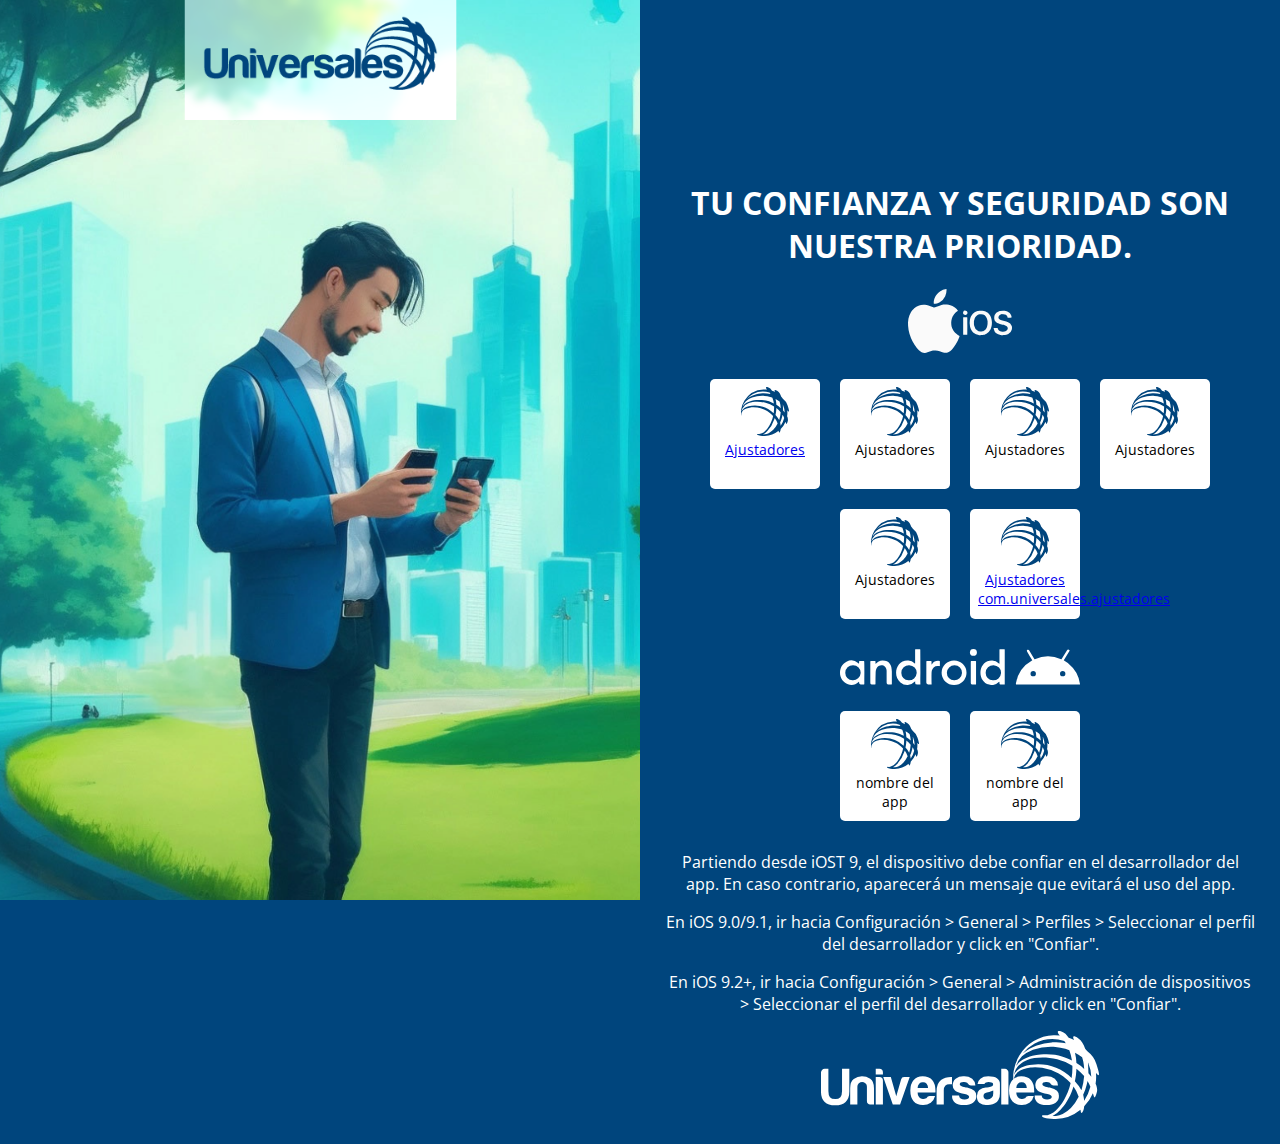
==== index.html @ a9641c04 "Update index.html" ====
<meta name="viewport" content="width=device-width, initial-scale=1.0"><!doctype html>
<html>
<head>
    <meta charset="UTF-8">
    <link rel="stylesheet" href="appsLanding.css">
    <link rel="preconnect" href="https://fonts.googleapis.com">
    <link rel="preconnect" href="https://fonts.gstatic.com" crossorigin>
    <link href="https://fonts.googleapis.com/css2?family=Open+Sans:wght@400;500;600&display=swap" rel="stylesheet">
    <title>Documento sin título</title>
</head>

<body>
<div class="main-Container flex-container">
    <div class="banner-landing">
        <img src="imgs/banner.png" alt="Apps universales">
    </div>
    <div class="info-container">
        <h1>TU CONFIANZA Y SEGURIDAD SON NUESTRA PRIORIDAD.</h1>
        <div class="list-app ptb-1">
            <img src="imgs/ios.svg" alt="ios">

            <ul class="apps" id="apps-list-container">

                <li>
                    <a href="itms-services://?action=download-manifest&url=https://apps.universales.com/Ajustadores/1.3.16-27/manifest.plist">
                        <img src="imgs/logoApp.svg" alt=""> Ajustadores
                    </a>
                </li>


                <li><img src="imgs/logoApp.svg" alt="">Ajustadores</li>

                <li><img src="imgs/logoApp.svg" alt="">Ajustadores</li>

                <li><img src="imgs/logoApp.svg" alt="">Ajustadores</li>

                <li><img src="imgs/logoApp.svg" alt="">Ajustadores</li>


            </ul>
        </div>
        <div class="list-app ptb-1">
            <img src="imgs/android.svg" alt="ios">
            <ul class="apps">
                <li><img src="imgs/logoApp.svg" alt=""> nombre del app</li>
                <li><img src="imgs/logoApp.svg" alt=""> nombre del app</li>
            </ul>
        </div>
        <div class="note-container">
            <p>Partiendo desde iOST 9, el dispositivo debe confiar en el desarrollador del app. En caso contrario,
                aparecerá un mensaje que evitará el uso del app.</p>
            <p>En iOS 9.0/9.1, ir hacia Configuración > General > Perfiles > Seleccionar el perfil del desarrollador y
                click en "Confiar".</p>
            <p>En iOS 9.2+, ir hacia Configuración > General > Administración de dispositivos > Seleccionar el perfil
                del desarrollador y click en "Confiar".</p>
            <img src="imgs/universales.svg" alt="universales">
        </div>
    </div>
</div>

<script src="appLanding.js"></script>
</body>
</html>
---- appsLanding.css ----
body{
    background: #00457D;
    margin: 0;
    font-family: 'Open Sans', sans-serif;
}

.flex-container{
    display: flex;
}

.ptb-1{
    margin: 20px 0;
}

    .banner-landing{
       overflow: hidden;
       width: 50%;
       height: 100vh;
       position:fixed;
    }

        .banner-landing img{
            object-fit: cover;
            object-position: top;
            width: 100%;
            height: 100%;
        }

        .info-container{
             text-align: center;
             color: white;
             width: 50%;
             margin-top: 15vh;
             position: absolute;
             right:0;
             padding: 25px;
             box-sizing: border-box;
        }

            .apps{
                list-style: none;
                text-align: center;
                display: flex;
                align-items: center;
                justify-content: center;
                flex-wrap: wrap;
                padding: 0;
            }
            
                .apps li{
                    width: 110px;
                    height: 110px;
                    background: white;
                    color: black;
                    font-size: 14px;
                    margin: 10px;
                    border-radius: 5px;
                    padding: 8px;
                    box-sizing: border-box;
                    
                }

 @media (max-width: 1250px) {
    
    .banner-landing {
       
        width: 100%;
        height: 60vh;
        position:absolute;
    }
    

    .info-container {
        
        width: 100%;
        margin-top: 60vh;
        position: initial;
       
    }
  }
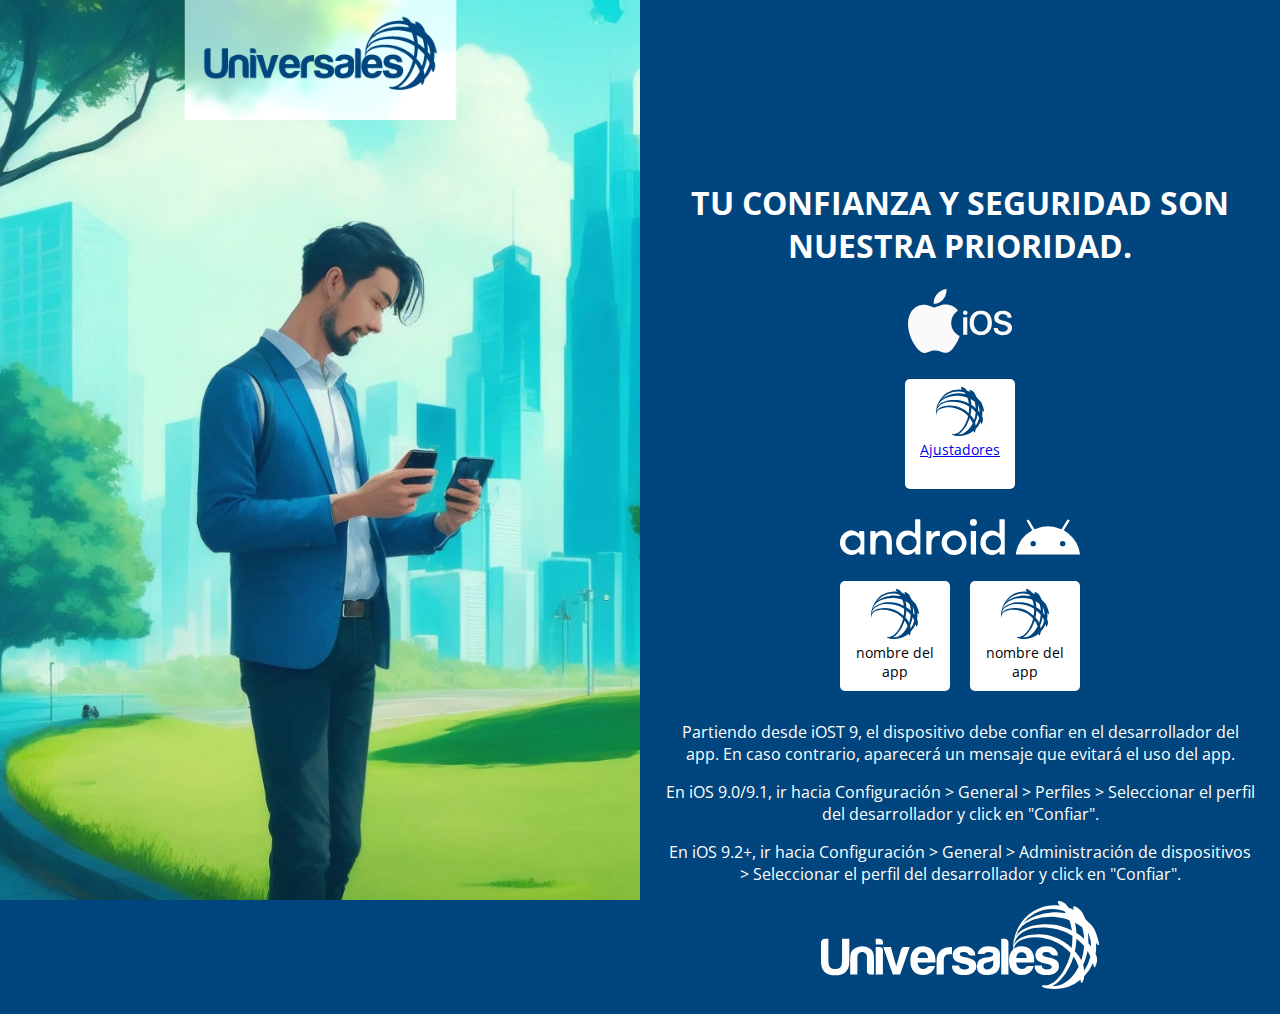
==== commit 1a79611e: "Initial commit" ====
--- a/index.html
+++ b/index.html
@@ -6,7 +6,7 @@
     <link rel="preconnect" href="https://fonts.googleapis.com">
     <link rel="preconnect" href="https://fonts.gstatic.com" crossorigin>
     <link href="https://fonts.googleapis.com/css2?family=Open+Sans:wght@400;500;600&display=swap" rel="stylesheet">
-    <title>Documento sin título</title>
+    <title>Univerales Apps</title>
 </head>
 
 <body>
@@ -17,31 +17,15 @@
     <div class="info-container">
         <h1>TU CONFIANZA Y SEGURIDAD SON NUESTRA PRIORIDAD.</h1>
         <div class="list-app ptb-1">
+
             <img src="imgs/ios.svg" alt="ios">
+            <ul class="apps" id="ios-apps-list-container">
+            </ul>
 
-            <ul class="apps" id="apps-list-container">
-
-                <li>
-                    <a href="itms-services://?action=download-manifest&url=https://apps.universales.com/Ajustadores/1.3.16-27/manifest.plist">
-                        <img src="imgs/logoApp.svg" alt=""> Ajustadores
-                    </a>
-                </li>
-
-
-                <li><img src="imgs/logoApp.svg" alt="">Ajustadores</li>
-
-                <li><img src="imgs/logoApp.svg" alt="">Ajustadores</li>
-
-                <li><img src="imgs/logoApp.svg" alt="">Ajustadores</li>
-
-                <li><img src="imgs/logoApp.svg" alt="">Ajustadores</li>
-
-
-            </ul>
         </div>
         <div class="list-app ptb-1">
             <img src="imgs/android.svg" alt="ios">
-            <ul class="apps">
+            <ul class="apps" id="android-apps-list-container">
                 <li><img src="imgs/logoApp.svg" alt=""> nombre del app</li>
                 <li><img src="imgs/logoApp.svg" alt=""> nombre del app</li>
             </ul>
@@ -58,6 +42,6 @@
     </div>
 </div>
 
-<script src="appLanding.js"></script>
+<script src="appsLanding.js"></script>
 </body>
 </html>
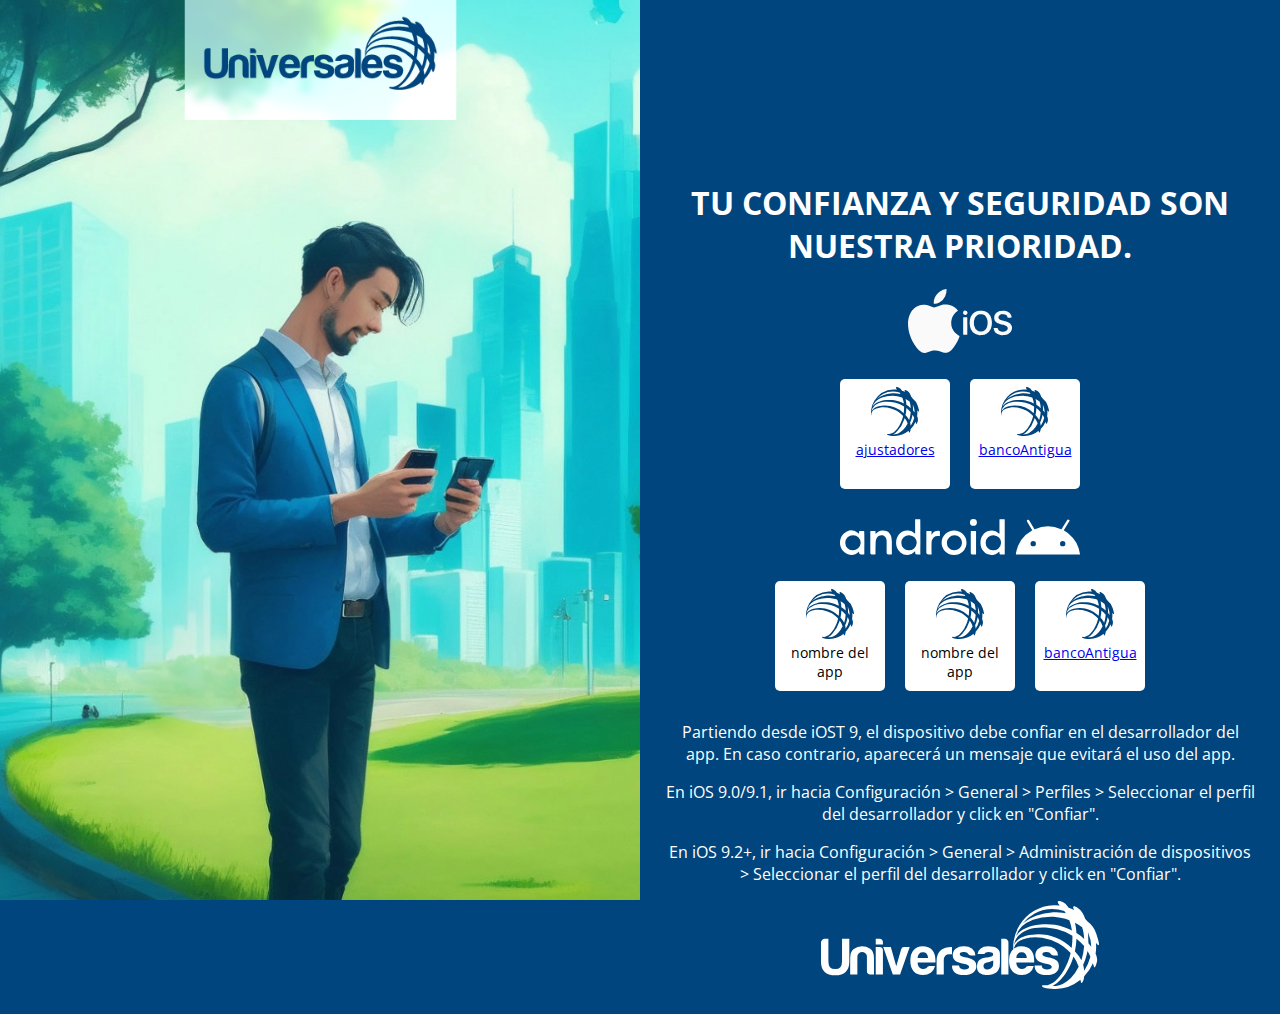
==== commit 027b3437: "appsLanding.js & index.html update" ====
--- a/index.html
+++ b/index.html
@@ -42,6 +42,6 @@
     </div>
 </div>
 
-<script src="appsLanding.js"></script>
+<script src="appsLanding.js?v=1"></script>
 </body>
 </html>
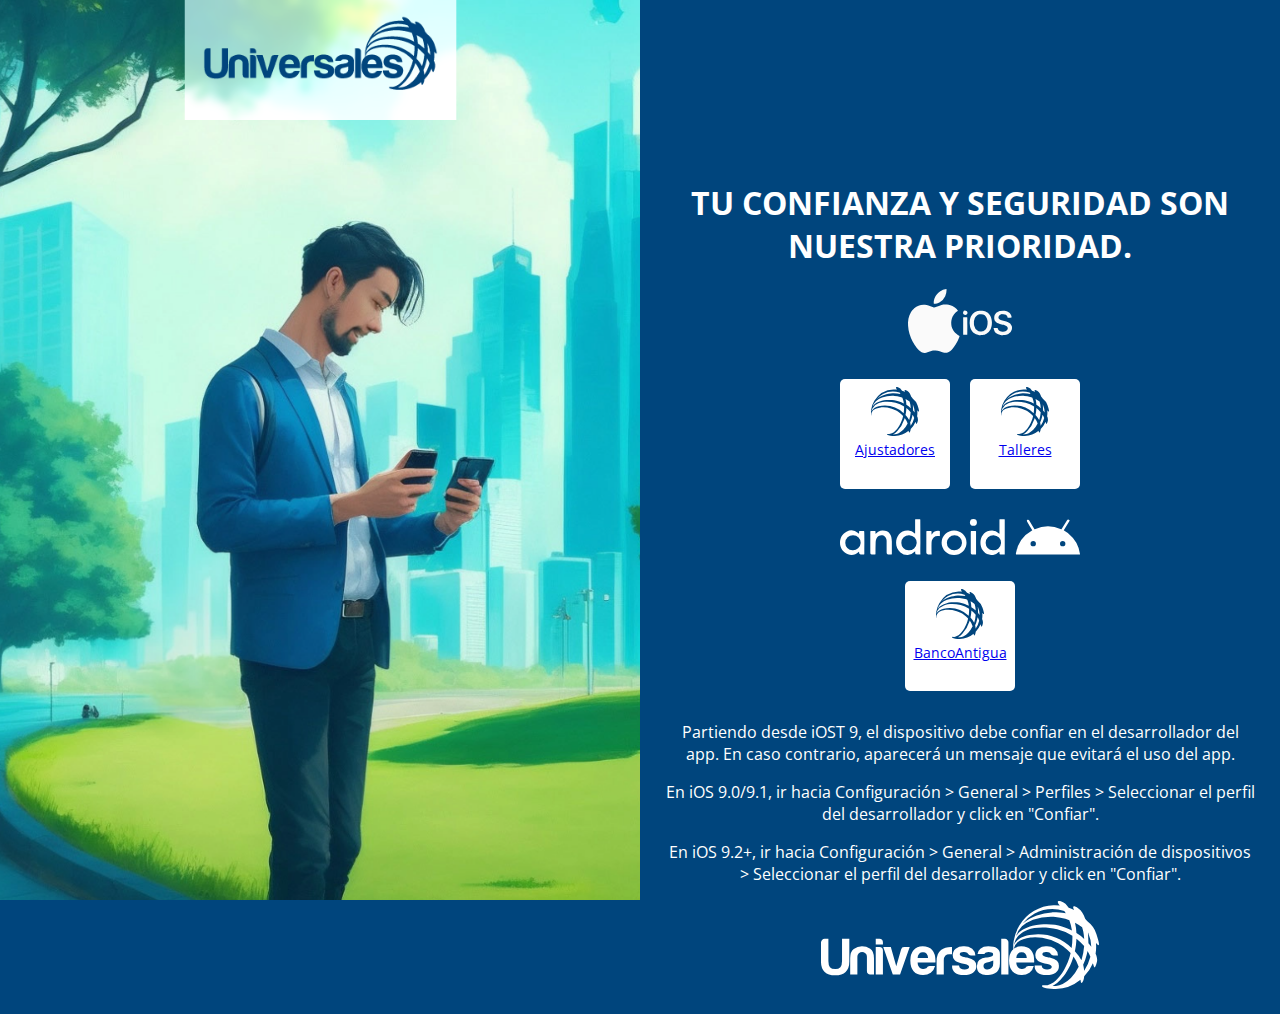
==== commit d2777a07: "Update index.html" ====
--- a/index.html
+++ b/index.html
@@ -26,8 +26,6 @@
         <div class="list-app ptb-1">
             <img src="imgs/android.svg" alt="ios">
             <ul class="apps" id="android-apps-list-container">
-                <li><img src="imgs/logoApp.svg" alt=""> nombre del app</li>
-                <li><img src="imgs/logoApp.svg" alt=""> nombre del app</li>
             </ul>
         </div>
         <div class="note-container">
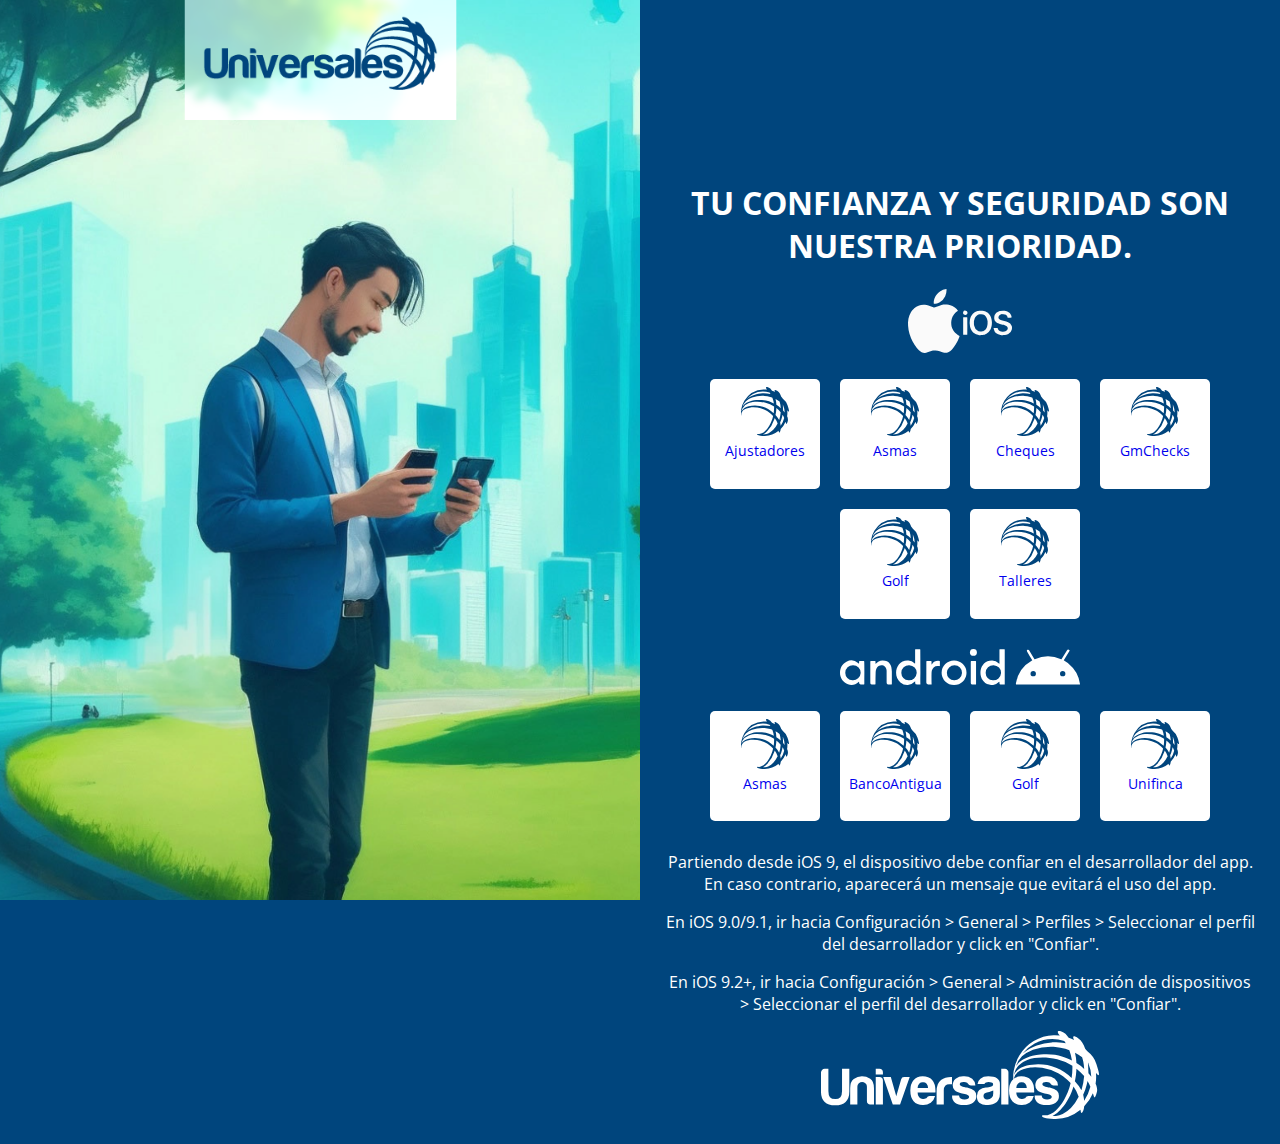
==== commit edb0f488: "clean" ====
--- a/index.html
+++ b/index.html
@@ -6,6 +6,7 @@
     <link rel="preconnect" href="https://fonts.googleapis.com">
     <link rel="preconnect" href="https://fonts.gstatic.com" crossorigin>
     <link href="https://fonts.googleapis.com/css2?family=Open+Sans:wght@400;500;600&display=swap" rel="stylesheet">
+    <link rel="shortcut icon" href="imgs/logoApp.svg" type="image/x-icon">
     <title>Univerales Apps</title>
 </head>
 
@@ -29,7 +30,7 @@
             </ul>
         </div>
         <div class="note-container">
-            <p>Partiendo desde iOST 9, el dispositivo debe confiar en el desarrollador del app. En caso contrario,
+            <p>Partiendo desde iOS 9, el dispositivo debe confiar en el desarrollador del app. En caso contrario,
                 aparecerá un mensaje que evitará el uso del app.</p>
             <p>En iOS 9.0/9.1, ir hacia Configuración > General > Perfiles > Seleccionar el perfil del desarrollador y
                 click en "Confiar".</p>
--- a/appsLanding.css
+++ b/appsLanding.css
@@ -7,7 +7,23 @@
 .flex-container{
     display: flex;
 }
+li > a {
+    display: flex;
+    text-decoration: none;
+    flex-wrap: wrap;
+    justify-content: center;
+    flex-direction: column;
+    align-items: center;
+    gap: 5px;
+    word-break: break-all;
+}
 
+.truncate-multiline {
+    display: -webkit-box;
+    -webkit-box-orient: vertical;
+    -webkit-line-clamp: 2;
+    overflow: hidden;
+}
 .ptb-1{
     margin: 20px 0;
 }
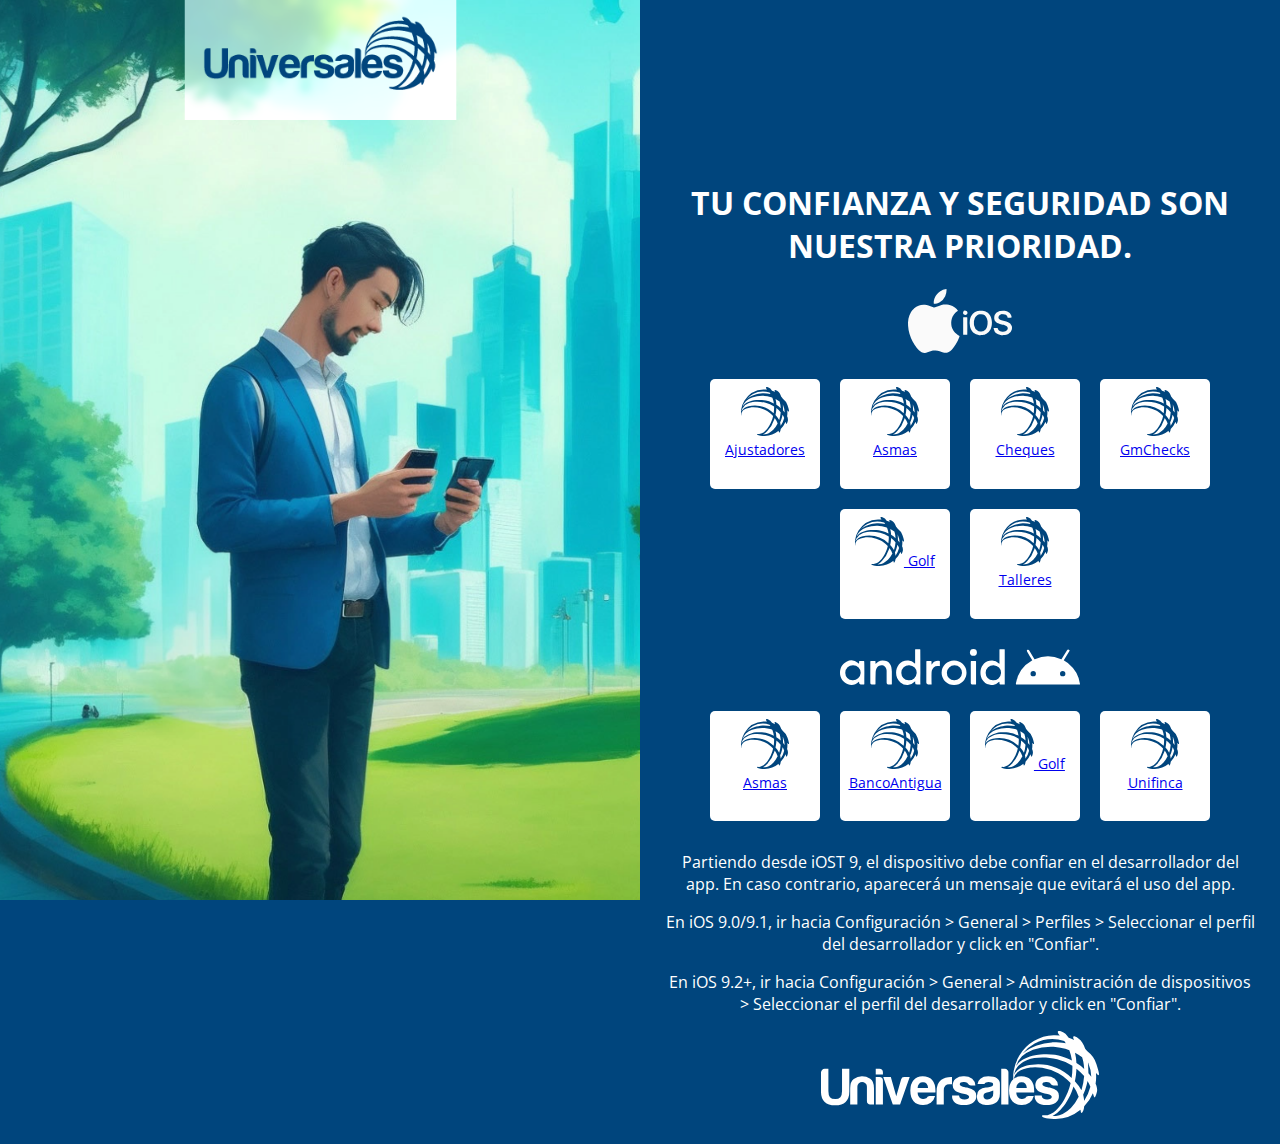
==== commit 0a894bde: "Revert "clean"" ====
--- a/index.html
+++ b/index.html
@@ -6,7 +6,6 @@
     <link rel="preconnect" href="https://fonts.googleapis.com">
     <link rel="preconnect" href="https://fonts.gstatic.com" crossorigin>
     <link href="https://fonts.googleapis.com/css2?family=Open+Sans:wght@400;500;600&display=swap" rel="stylesheet">
-    <link rel="shortcut icon" href="imgs/logoApp.svg" type="image/x-icon">
     <title>Univerales Apps</title>
 </head>
 
@@ -30,7 +29,7 @@
             </ul>
         </div>
         <div class="note-container">
-            <p>Partiendo desde iOS 9, el dispositivo debe confiar en el desarrollador del app. En caso contrario,
+            <p>Partiendo desde iOST 9, el dispositivo debe confiar en el desarrollador del app. En caso contrario,
                 aparecerá un mensaje que evitará el uso del app.</p>
             <p>En iOS 9.0/9.1, ir hacia Configuración > General > Perfiles > Seleccionar el perfil del desarrollador y
                 click en "Confiar".</p>
--- a/appsLanding.css
+++ b/appsLanding.css
@@ -7,23 +7,7 @@
 .flex-container{
     display: flex;
 }
-li > a {
-    display: flex;
-    text-decoration: none;
-    flex-wrap: wrap;
-    justify-content: center;
-    flex-direction: column;
-    align-items: center;
-    gap: 5px;
-    word-break: break-all;
-}
 
-.truncate-multiline {
-    display: -webkit-box;
-    -webkit-box-orient: vertical;
-    -webkit-line-clamp: 2;
-    overflow: hidden;
-}
 .ptb-1{
     margin: 20px 0;
 }
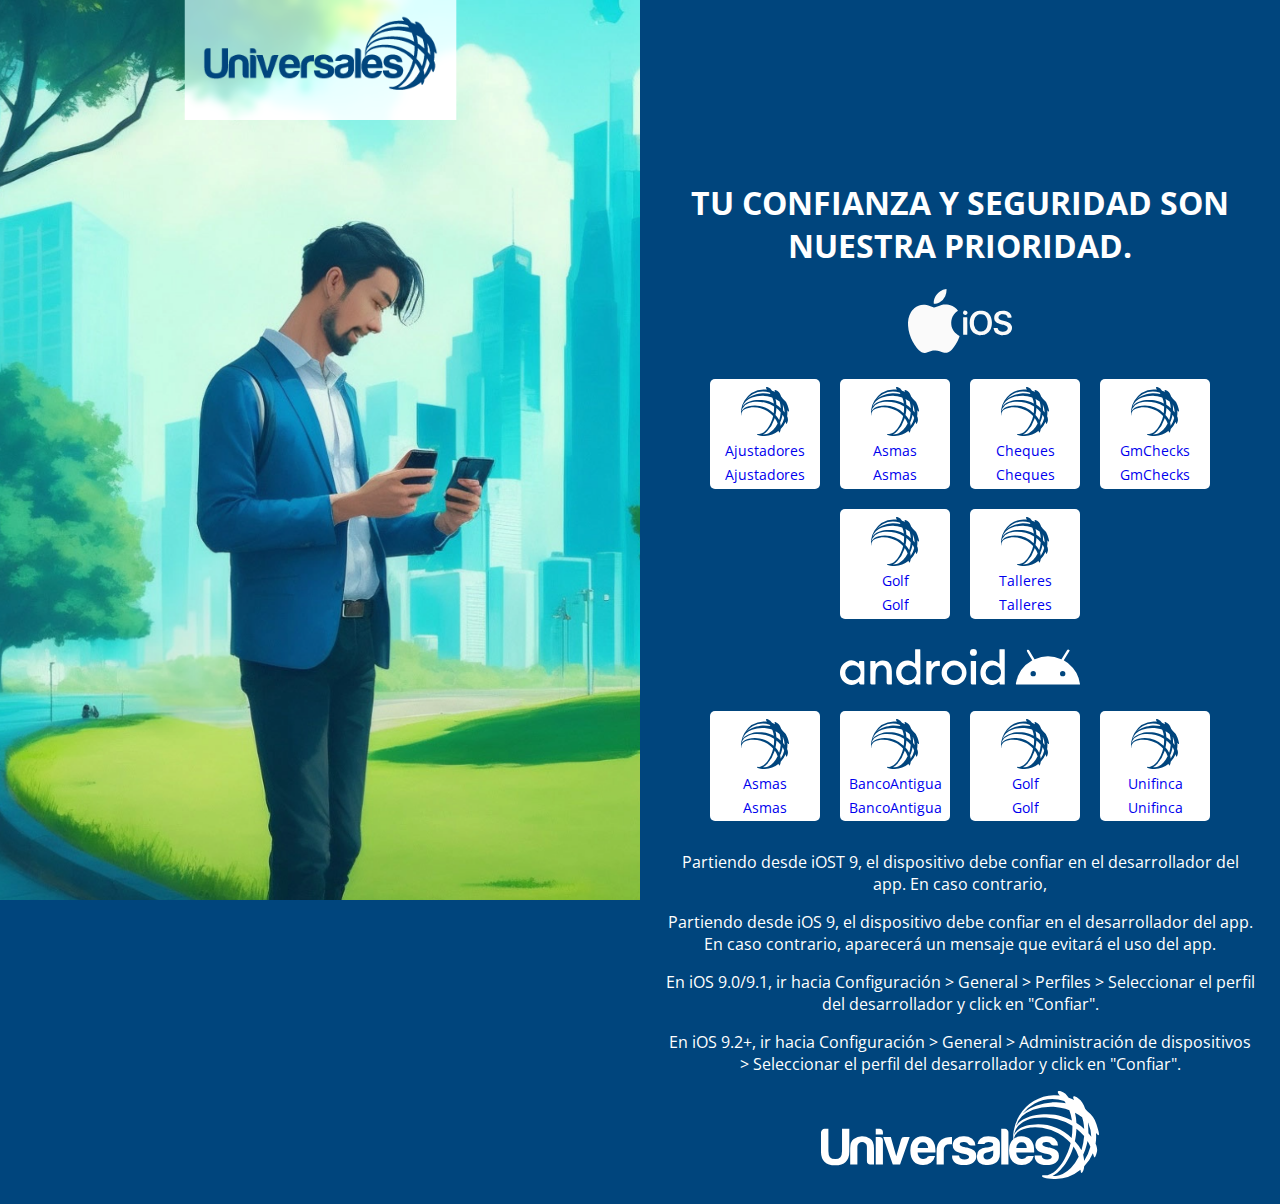
==== commit 2c8cf73c: "clean" ====
--- a/index.html
+++ b/index.html
@@ -1,11 +1,14 @@
- <meta name="viewport" content="width=device-width, initial-scale=1.0"><!doctype html>
+
 <html>
 <head>
+    <meta lang="es-GT">
+    <meta name="viewport" content="width=device-width, initial-scale=1.0"><!doctype html>
     <meta charset="UTF-8">
     <link rel="stylesheet" href="appsLanding.css">
     <link rel="preconnect" href="https://fonts.googleapis.com">
     <link rel="preconnect" href="https://fonts.gstatic.com" crossorigin>
     <link href="https://fonts.googleapis.com/css2?family=Open+Sans:wght@400;500;600&display=swap" rel="stylesheet">
+    <link rel="shortcut icon" href="imgs/logoApp.svg" type="image/x-icon">
     <title>Univerales Apps</title>
 </head>
 
@@ -30,6 +33,7 @@
         </div>
         <div class="note-container">
             <p>Partiendo desde iOST 9, el dispositivo debe confiar en el desarrollador del app. En caso contrario,
+            <p>Partiendo desde iOS 9, el dispositivo debe confiar en el desarrollador del app. En caso contrario,
                 aparecerá un mensaje que evitará el uso del app.</p>
             <p>En iOS 9.0/9.1, ir hacia Configuración > General > Perfiles > Seleccionar el perfil del desarrollador y
                 click en "Confiar".</p>
--- a/appsLanding.css
+++ b/appsLanding.css
@@ -7,7 +7,23 @@
 .flex-container{
     display: flex;
 }
+li > a {
+    display: flex;
+    text-decoration: none;
+    flex-wrap: wrap;
+    justify-content: center;
+    flex-direction: column;
+    align-items: center;
+    gap: 5px;
+    word-break: break-all;
+}
 
+.truncate-multiline {
+    display: -webkit-box;
+    -webkit-box-orient: vertical;
+    -webkit-line-clamp: 2;
+    overflow: hidden;
+}
 .ptb-1{
     margin: 20px 0;
 }
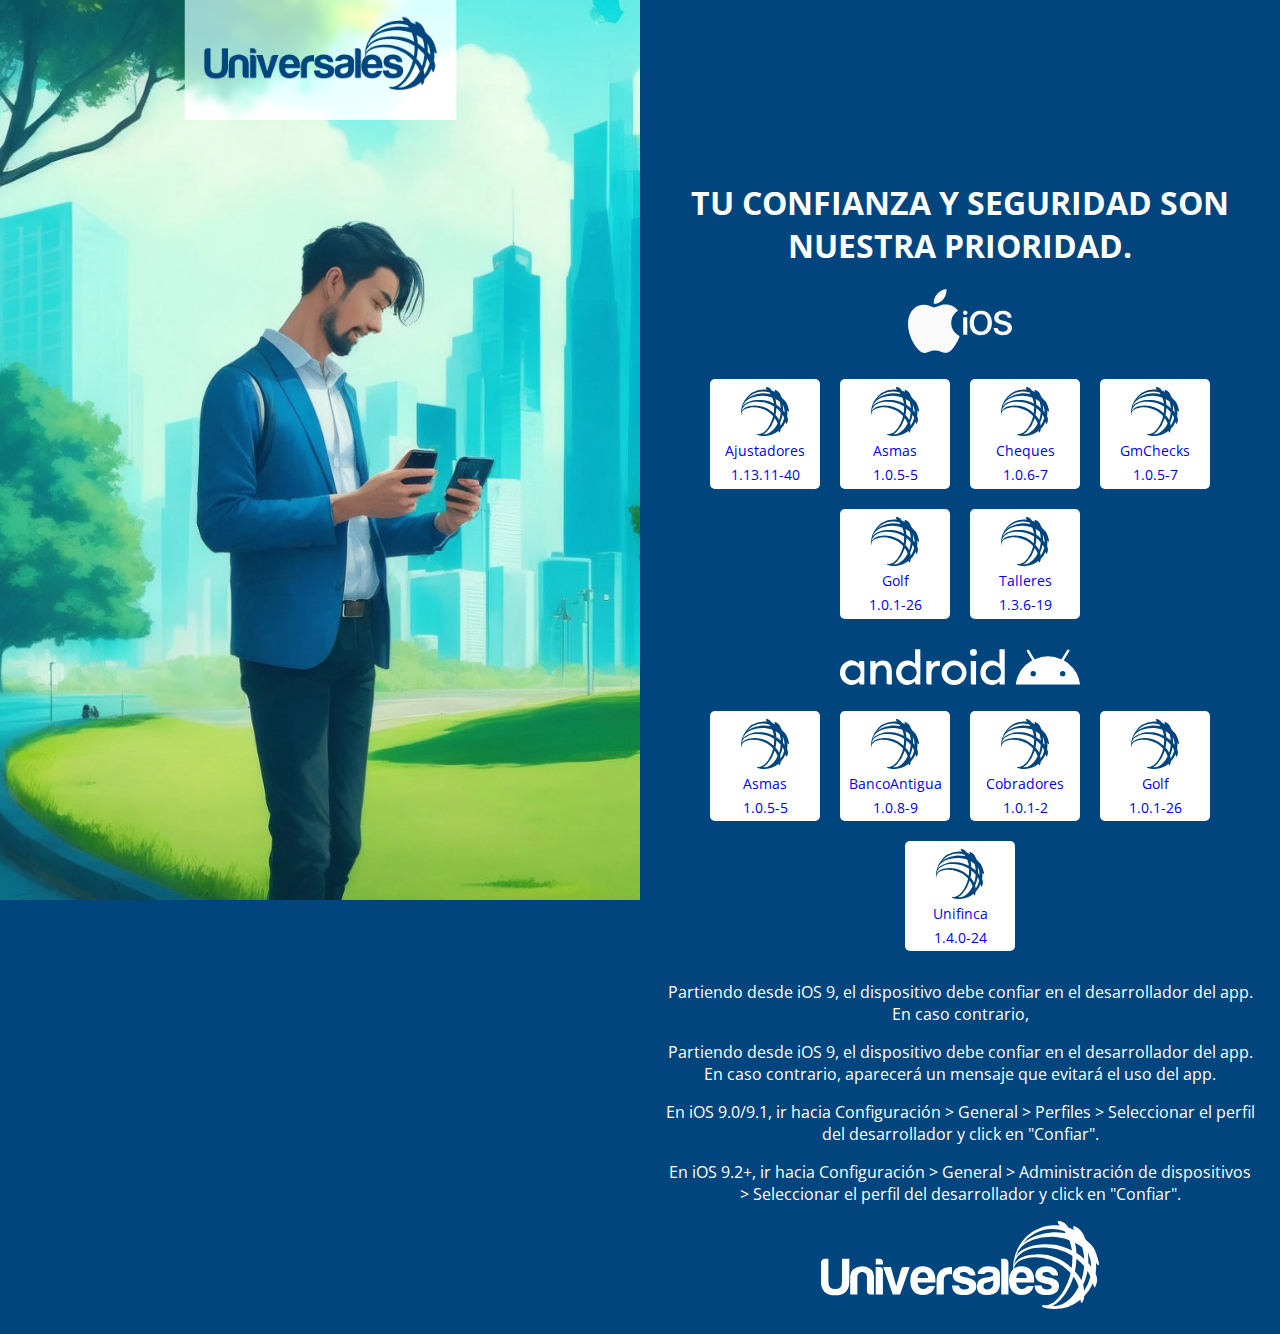
==== commit 61f52309: "mantenimiento" ====
--- a/index.html
+++ b/index.html
@@ -32,7 +32,7 @@
             </ul>
         </div>
         <div class="note-container">
-            <p>Partiendo desde iOST 9, el dispositivo debe confiar en el desarrollador del app. En caso contrario,
+            <p>Partiendo desde iOS 9, el dispositivo debe confiar en el desarrollador del app. En caso contrario,
             <p>Partiendo desde iOS 9, el dispositivo debe confiar en el desarrollador del app. En caso contrario,
                 aparecerá un mensaje que evitará el uso del app.</p>
             <p>En iOS 9.0/9.1, ir hacia Configuración > General > Perfiles > Seleccionar el perfil del desarrollador y
